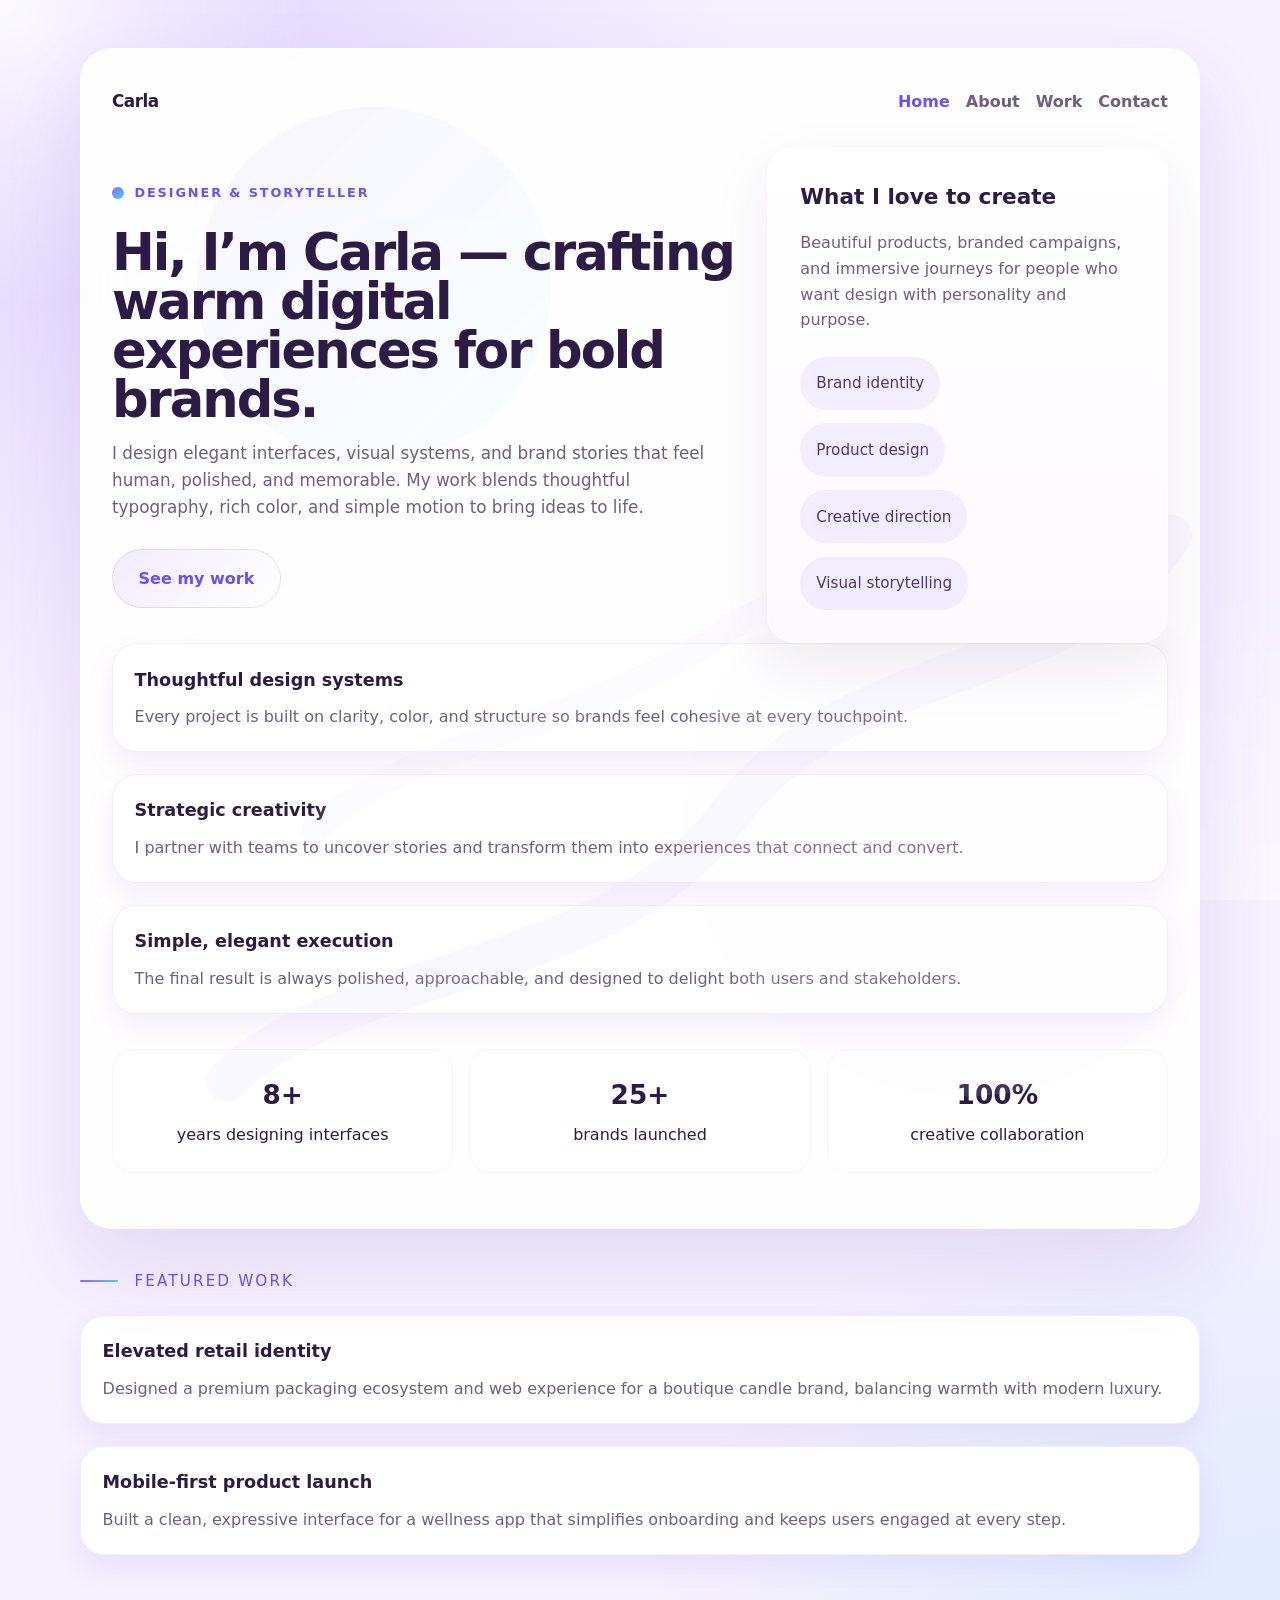
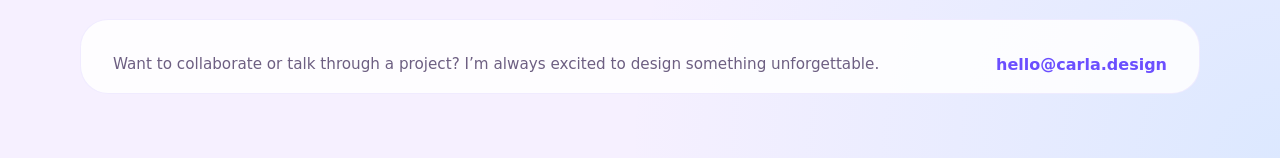
==== index.html @ 3eac6790 "first commit" ====
<!DOCTYPE html>
<html lang="en">
<head>
  <meta charset="UTF-8" />
  <meta name="viewport" content="width=device-width, initial-scale=1.0" />
  <title>Carla — Designer</title>
  <link rel="stylesheet" href="css/style.css" />
</head>
<body>
  <main class="page">
    <header>
      <div class="topnav">
        <a class="brand" href="index.html">Carla</a>
        <div class="nav-links">
          <a class="active" href="index.html">Home</a>
          <a href="about.html">About</a>
          <a href="work.html">Work</a>
          <a href="contact.html">Contact</a>
        </div>
      </div>
      <div class="hero-grid">
        <section>
          <span class="eyebrow">Designer & storyteller</span>
          <h1>Hi, I’m Carla — crafting warm digital experiences for bold brands.</h1>
          <p class="intro">I design elegant interfaces, visual systems, and brand stories that feel human, polished, and memorable. My work blends thoughtful typography, rich color, and simple motion to bring ideas to life.</p>
          <a class="cta" href="#work">See my work</a>
        </section>

        <aside class="hero-card">
          <h2>What I love to create</h2>
          <p>Beautiful products, branded campaigns, and immersive journeys for people who want design with personality and purpose.</p>
          <div class="pill-list">
            <span class="pill">Brand identity</span>
            <span class="pill">Product design</span>
            <span class="pill">Creative direction</span>
            <span class="pill">Visual storytelling</span>
          </div>
        </aside>
      </div>

      <div class="features">
        <article class="feature">
          <h3>Thoughtful design systems</h3>
          <p>Every project is built on clarity, color, and structure so brands feel cohesive at every touchpoint.</p>
        </article>
        <article class="feature">
          <h3>Strategic creativity</h3>
          <p>I partner with teams to uncover stories and transform them into experiences that connect and convert.</p>
        </article>
        <article class="feature">
          <h3>Simple, elegant execution</h3>
          <p>The final result is always polished, approachable, and designed to delight both users and stakeholders.</p>
        </article>
      </div>

      <div class="stats">
        <div class="stat">
          <strong>8+</strong>
          years designing interfaces
        </div>
        <div class="stat">
          <strong>25+</strong>
          brands launched
        </div>
        <div class="stat">
          <strong>100%</strong>
          creative collaboration
        </div>
      </div>
    </header>

    <section id="work" class="page-section">
      <div class="section-title">Featured work</div>
      <div class="features">
        <article class="feature">
          <h3>Elevated retail identity</h3>
          <p>Designed a premium packaging ecosystem and web experience for a boutique candle brand, balancing warmth with modern luxury.</p>
        </article>
        <article class="feature">
          <h3>Mobile-first product launch</h3>
          <p>Built a clean, expressive interface for a wellness app that simplifies onboarding and keeps users engaged at every step.</p>
        </article>
      </div>
    </section>

    <footer class="footer">
      <p>Want to collaborate or talk through a project? I’m always excited to design something unforgettable.</p>
      <a class="social" href="mailto:hello@carla.design">hello@carla.design</a>
    </footer>
  </main>
</body>
</html>
---- css/style.css ----
:root {
  color-scheme: light;
  --bg: #f6f0ff;
  --surface: rgba(255, 255, 255, 0.92);
  --surface-strong: #ffffff;
  --text: #2b1b45;
  --muted: #6d5f82;
  --accent: #8c6aff;
  --accent-strong: #6b4fff;
  --shadow: 0 36px 80px rgba(89, 59, 183, 0.12);
  --border: rgba(140, 106, 255, 0.16);
  font-family: "Inter", system-ui, -apple-system, BlinkMacSystemFont, "Segoe UI", sans-serif;
}

* {
  box-sizing: border-box;
  margin: 0;
  padding: 0;
}

html {
  scroll-behavior: smooth;
}

body {
  min-height: 100vh;
  background: radial-gradient(circle at top left, rgba(140, 106, 255, 0.24), transparent 34%),
              radial-gradient(circle at bottom right, rgba(103, 196, 255, 0.18), transparent 30%),
              var(--bg);
  color: var(--text);
  line-height: 1.6;
}

body::before {
  content: "";
  position: fixed;
  inset: 0;
  background: radial-gradient(circle at top left, rgba(255, 255, 255, 0.9), transparent 20%),
              radial-gradient(circle at bottom right, rgba(255, 255, 255, 0.45), transparent 22%);
  pointer-events: none;
  z-index: -1;
}

.page {
  width: min(1120px, calc(100% - 2rem));
  margin: 0 auto;
  padding: 3rem 0 4rem;
}

header {
  position: relative;
  overflow: hidden;
  padding: 2.5rem 2rem 3.5rem;
  border-radius: 32px;
  background: var(--surface);
  box-shadow: var(--shadow);
  backdrop-filter: blur(18px);
}

header::before {
  content: "";
  position: absolute;
  inset: 0;
  background: url("../assets/hero-pattern.svg") center/cover no-repeat;
  opacity: 0.12;
  pointer-events: none;
}

.topnav {
  display: flex;
  align-items: center;
  justify-content: space-between;
  gap: 1rem;
  margin-bottom: 2rem;
  position: relative;
  z-index: 1;
}

.brand {
  font-weight: 900;
  font-size: 1.05rem;
  letter-spacing: -0.03em;
  color: var(--text);
  text-decoration: none;
}

.nav-links {
  display: flex;
  align-items: center;
  gap: 1rem;
  flex-wrap: wrap;
}

.nav-links a {
  color: var(--muted);
  text-decoration: none;
  font-weight: 600;
  transition: color 0.2s ease;
}

.nav-links a:hover,
.nav-links a.active {
  color: var(--accent-strong);
}

.hero-grid {
  display: grid;
  gap: 2rem;
  grid-template-columns: minmax(0, 1.4fr) minmax(280px, 0.9fr);
  align-items: center;
  position: relative;
  z-index: 1;
}

.eyebrow {
  display: inline-flex;
  align-items: center;
  gap: 0.65rem;
  margin-bottom: 1.5rem;
  color: var(--accent-strong);
  font-weight: 700;
  letter-spacing: 0.15em;
  text-transform: uppercase;
  font-size: 0.8rem;
}

.eyebrow::before {
  content: "";
  display: inline-block;
  width: 0.75rem;
  height: 0.75rem;
  border-radius: 50%;
  background: linear-gradient(135deg, #8c6aff, #44d3ff);
}

h1,
.page-title {
  font-size: clamp(3rem, 4vw, 4.5rem);
  line-height: 0.96;
  margin-bottom: 1rem;
  letter-spacing: -0.04em;
}

.page-title {
  font-size: clamp(2.6rem, 3.2vw, 3.6rem);
}

.intro,
.lead {
  max-width: 42rem;
  margin-bottom: 1.75rem;
  color: var(--muted);
  font-size: 1.05rem;
}

.cta,
.link-button {
  display: inline-flex;
  align-items: center;
  gap: 0.85rem;
  padding: 1rem 1.6rem;
  border-radius: 999px;
  border: 1px solid rgba(140, 106, 255, 0.2);
  background: linear-gradient(135deg, rgba(140, 106, 255, 0.12), rgba(255, 255, 255, 0.72));
  color: var(--accent-strong);
  text-decoration: none;
  font-weight: 700;
  transition: transform 0.25s ease, box-shadow 0.25s ease;
}

.cta:hover,
.link-button:hover {
  transform: translateY(-2px);
  box-shadow: 0 18px 40px rgba(140, 106, 255, 0.18);
}

.hero-card,
.card,
.contact-card {
  padding: 2rem;
  border-radius: 28px;
  background: linear-gradient(180deg, #ffffff 0%, #fdfaff 100%);
  border: 1px solid rgba(255, 255, 255, 0.65);
  box-shadow: 0 24px 60px rgba(33, 23, 54, 0.08);
}

.hero-card h2,
.card h3 {
  font-size: 1.35rem;
  margin-bottom: 1rem;
}

.hero-card p,
.feature p,
.card p,
.contact-card p {
  color: var(--muted);
}

.pill-list {
  display: grid;
  gap: 0.85rem;
  margin-top: 1.5rem;
}

.pill {
  padding: 0.9rem 1rem;
  border-radius: 999px;
  background: rgba(140, 106, 255, 0.1);
  color: #4d3878;
  display: inline-flex;
  font-size: 0.95rem;
  width: max-content;
}

.features,
.card-grid,
.contact-grid {
  display: grid;
  gap: 1.35rem;
}

.feature,
.card,
.project-card {
  padding: 1.35rem;
  border-radius: 24px;
  background: var(--surface-strong);
  border: 1px solid rgba(136, 111, 255, 0.12);
  box-shadow: 0 14px 30px rgba(89, 59, 183, 0.08);
}

.feature h3,
.card h3,
.project-card h3 {
  margin-bottom: 0.65rem;
  font-size: 1.1rem;
}

.stats {
  display: grid;
  grid-template-columns: repeat(3, minmax(0, 1fr));
  gap: 1rem;
  margin-top: 2.2rem;
}

.stat {
  padding: 1.5rem;
  border-radius: 22px;
  background: rgba(255, 255, 255, 0.9);
  text-align: center;
  border: 1px solid rgba(140, 106, 255, 0.08);
}

.stat strong {
  display: block;
  font-size: 1.65rem;
  color: var(--text);
  margin-bottom: 0.35rem;
}

.section-title {
  margin-bottom: 1.35rem;
  display: flex;
  align-items: center;
  gap: 1rem;
  font-size: 0.95rem;
  color: var(--accent-strong);
  text-transform: uppercase;
  letter-spacing: 0.14em;
}

.section-title::before {
  content: "";
  width: 2.4rem;
  height: 0.15rem;
  background: linear-gradient(90deg, #8c6aff, #44d3ff);
  border-radius: 999px;
}

.page-body {
  padding: 3rem 0 0;
}

.page-section {
  margin-top: 2.5rem;
}

.grid-2 {
  display: grid;
  gap: 1.8rem;
  grid-template-columns: repeat(2, minmax(0, 1fr));
}

.project-card {
  display: grid;
  gap: 0.85rem;
}

.contact-grid {
  grid-template-columns: minmax(0, 1fr) 320px;
  align-items: start;
}

.contact-card {
  display: grid;
  gap: 1rem;
}

.contact-card strong {
  display: block;
  font-size: 1.4rem;
  margin-bottom: 0.35rem;
}

.contact-card a {
  color: var(--accent-strong);
  text-decoration: none;
  font-weight: 700;
}

.footer {
  margin-top: 4rem;
  padding: 2rem 2rem 1rem;
  border-radius: 28px;
  background: rgba(255, 255, 255, 0.86);
  border: 1px solid rgba(140, 106, 255, 0.12);
  display: flex;
  flex-wrap: wrap;
  gap: 1rem;
  justify-content: space-between;
}

.footer p {
  color: var(--muted);
  font-size: 0.95rem;
}

a.social {
  color: var(--accent-strong);
  text-decoration: none;
  font-weight: 700;
}

@media (max-width: 920px) {
  .hero-grid,
  .grid-2,
  .contact-grid {
    grid-template-columns: 1fr;
  }
}

@media (max-width: 840px) {
  header {
    padding: 2rem 1.5rem 3rem;
  }
}

@media (max-width: 580px) {
  .page {
    padding-top: 2rem;
  }

  h1 {
    font-size: 2.7rem;
  }

  .footer {
    padding: 1.5rem;
  }
}
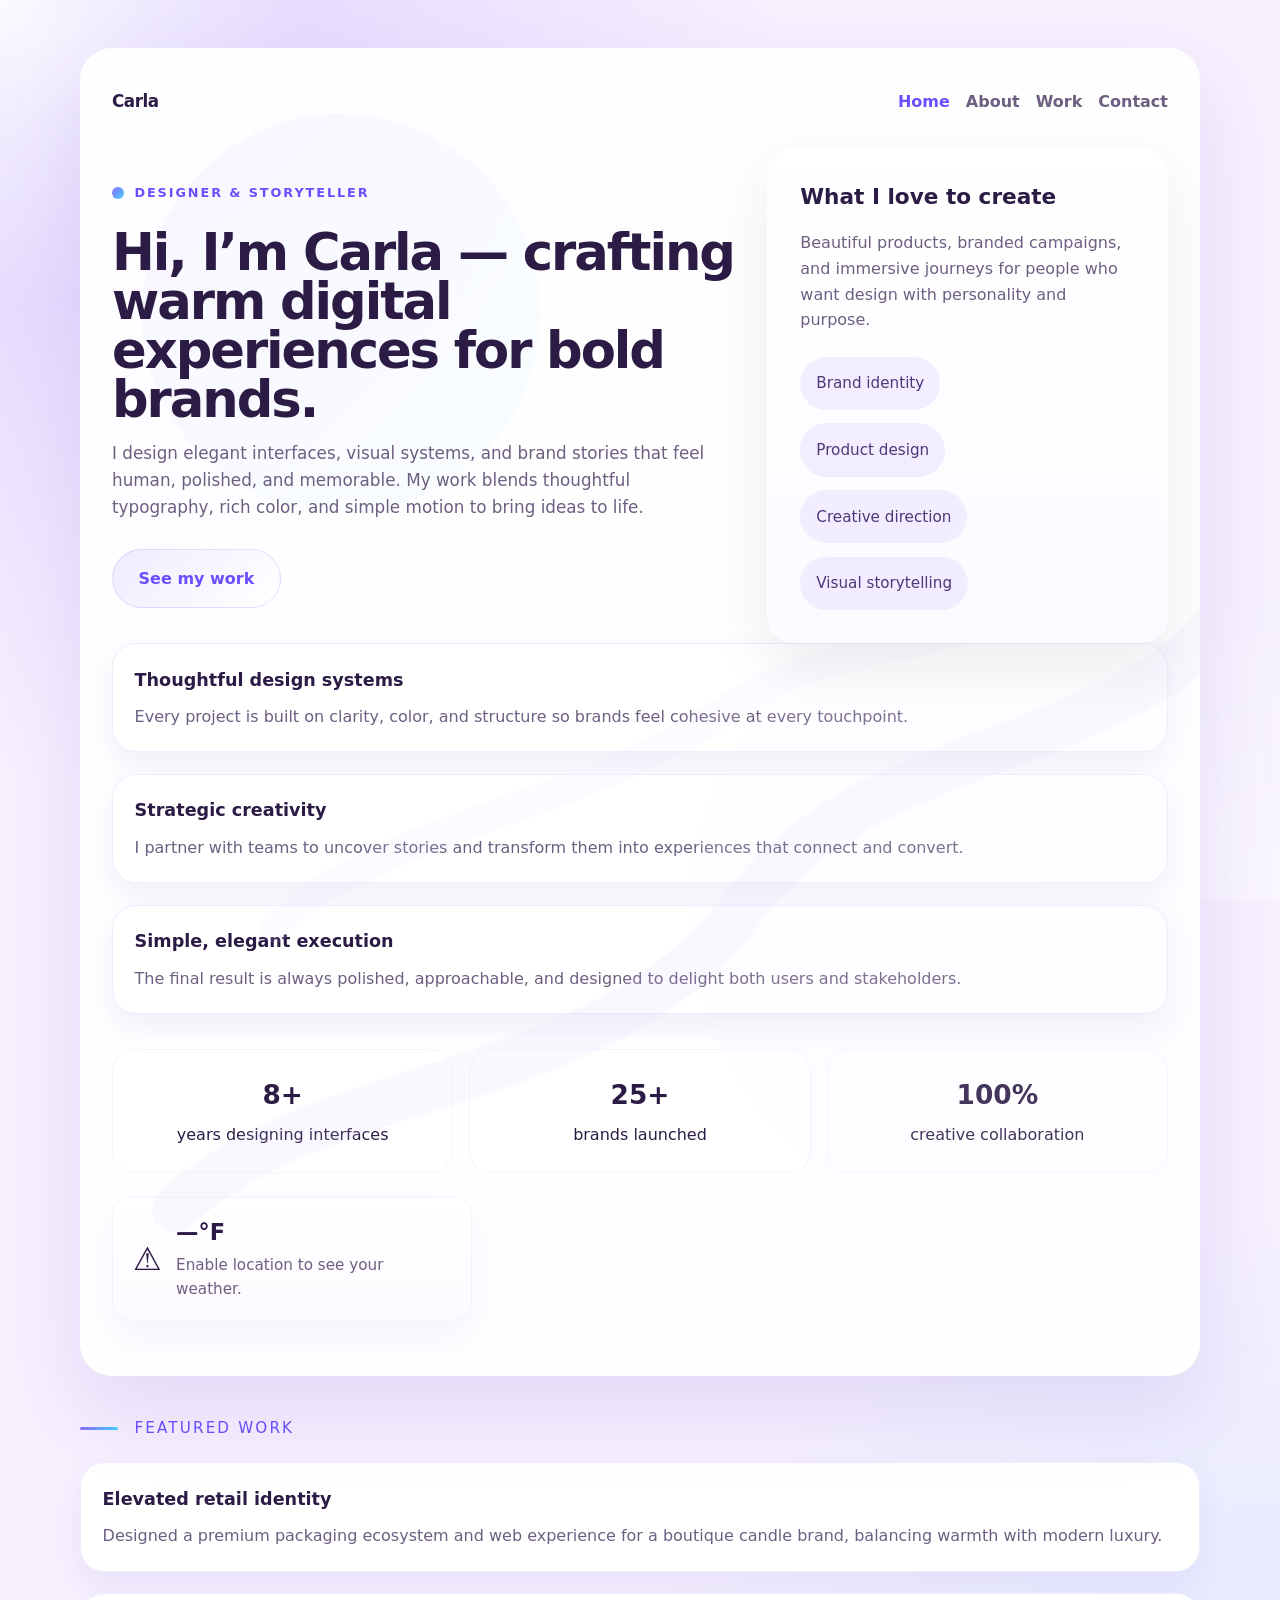
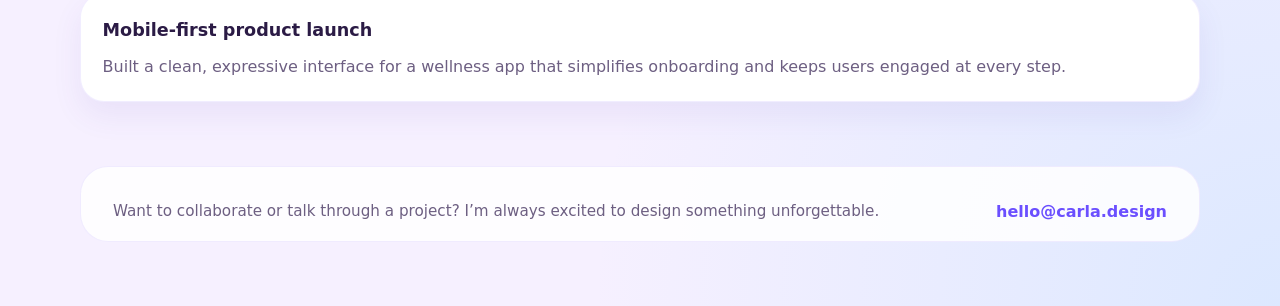
==== commit 0e20d840: "Add weather widget with geolocation and Open-Meteo integration" ====
--- a/index.html
+++ b/index.html
@@ -5,6 +5,50 @@
   <meta name="viewport" content="width=device-width, initial-scale=1.0" />
   <title>Carla — Designer</title>
   <link rel="stylesheet" href="css/style.css" />
+  <style>
+    /* Weather widget styles (keeps visual language of the site) */
+    .weather-card {
+      display: flex;
+      gap: 1rem;
+      align-items: center;
+      justify-content: space-between;
+      padding: 1.1rem 1.25rem;
+      border-radius: 18px;
+      background: linear-gradient(180deg, rgba(255,255,255,0.96), rgba(253,250,255,0.98));
+      border: 1px solid rgba(136,111,255,0.08);
+      box-shadow: 0 18px 40px rgba(89,59,183,0.06);
+      max-width: 360px;
+    }
+
+    .weather-main {
+      display: flex;
+      gap: 0.9rem;
+      align-items: center;
+    }
+
+    .weather-emoji {
+      font-size: 2rem;
+      line-height: 1;
+    }
+
+    .weather-temp {
+      font-weight: 800;
+      font-size: 1.4rem;
+      color: var(--text);
+    }
+
+    .weather-desc {
+      font-size: 0.95rem;
+      color: var(--muted);
+      margin-top: 2px;
+    }
+
+    .weather-meta {
+      text-align: right;
+      font-size: 0.88rem;
+      color: var(--muted);
+    }
+  </style>
 </head>
 <body>
   <main class="page">
@@ -67,6 +111,18 @@
           creative collaboration
         </div>
       </div>
+      <div style="margin-top:1.5rem;">
+        <div id="weather" class="hero-card weather-card" aria-live="polite">
+          <div class="weather-main">
+            <div class="weather-emoji" id="weather-emoji">—</div>
+            <div>
+              <div class="weather-temp" id="weather-temp">—°F</div>
+              <div class="weather-desc" id="weather-desc">Loading weather…</div>
+            </div>
+          </div>
+          <div class="weather-meta" id="weather-meta">Detecting location…</div>
+        </div>
+      </div>
     </header>
 
     <section id="work" class="page-section">
@@ -88,5 +144,91 @@
       <a class="social" href="mailto:hello@carla.design">hello@carla.design</a>
     </footer>
   </main>
+  <script>
+    // Weather widget: uses browser Geolocation + Open-Meteo current_weather (no API key)
+    (function () {
+      const elTemp = document.getElementById('weather-temp');
+      const elDesc = document.getElementById('weather-desc');
+      const elEmoji = document.getElementById('weather-emoji');
+      const elMeta = document.getElementById('weather-meta');
+
+      function codeToEmoji(code) {
+        // Map Open-Meteo weathercode to emoji and description
+        if (code === 0) return ['☀️', 'Clear'];
+        if (code === 1 || code === 2 || code === 3) return ['⛅️', 'Partly cloudy'];
+        if (code === 45 || code === 48) return ['🌫️', 'Foggy'];
+        if ([51,53,55,56,57,61,63,65,66,67,80,81,82].includes(code)) return ['🌧️', 'Rainy'];
+        if ([71,73,75,77,85,86].includes(code)) return ['❄️', 'Snow'];
+        if ([95,96,99].includes(code)) return ['⛈️', 'Storm'];
+        return ['🌤️', 'Unknown'];
+      }
+
+      function setError(msg) {
+        elTemp.textContent = '—°F';
+        elDesc.textContent = msg;
+        elEmoji.textContent = '⚠️';
+        elMeta.textContent = '';
+      }
+
+      async function fetchWeather(lat, lon) {
+        try {
+          const url = `https://api.open-meteo.com/v1/forecast?latitude=${lat}&longitude=${lon}&current_weather=true&temperature_unit=fahrenheit&windspeed_unit=mph`;
+          const res = await fetch(url);
+          if (!res.ok) throw new Error('Weather fetch failed');
+          const data = await res.json();
+          if (!data.current_weather) throw new Error('No current weather');
+          const cw = data.current_weather;
+          const temp = Math.round(cw.temperature);
+          const code = cw.weathercode;
+          const [emoji, label] = codeToEmoji(code);
+          elTemp.textContent = `${temp}°F`;
+          elDesc.textContent = label + ' • Wind ' + Math.round(cw.windspeed) + ' mph';
+          elEmoji.textContent = emoji;
+          elMeta.textContent = `Lat ${lat.toFixed(2)}, Lon ${lon.toFixed(2)}`;
+
+          // optional: try reverse geocode for nicer location label (best-effort)
+          try {
+            const geo = await fetch(`https://nominatim.openstreetmap.org/reverse?format=json&lat=${lat}&lon=${lon}`);
+            if (geo.ok) {
+              const j = await geo.json();
+              if (j.address) {
+                const name = j.address.city || j.address.town || j.address.village || j.address.county || j.address.state || j.address.country;
+                if (name) elMeta.textContent = name;
+              }
+            }
+          } catch (e) {
+            // ignore reverse geocode errors
+          }
+        } catch (err) {
+          setError('Unable to load weather');
+          console.error(err);
+        }
+      }
+
+      function init() {
+        if (!navigator.geolocation) {
+          setError('Geolocation not available');
+          return;
+        }
+        navigator.geolocation.getCurrentPosition(
+          (pos) => {
+            const lat = pos.coords.latitude;
+            const lon = pos.coords.longitude;
+            fetchWeather(lat, lon);
+          },
+            (err) => {
+              console.warn('Geolocation error', err);
+              setError('Enable location to see your weather.');
+            },
+          { enableHighAccuracy: false, timeout: 8000 }
+        );
+      }
+
+      // Initialize after small delay so page paint isn't blocked
+      if (document.readyState === 'loading') {
+        document.addEventListener('DOMContentLoaded', init);
+      } else init();
+    })();
+  </script>
 </body>
 </html>
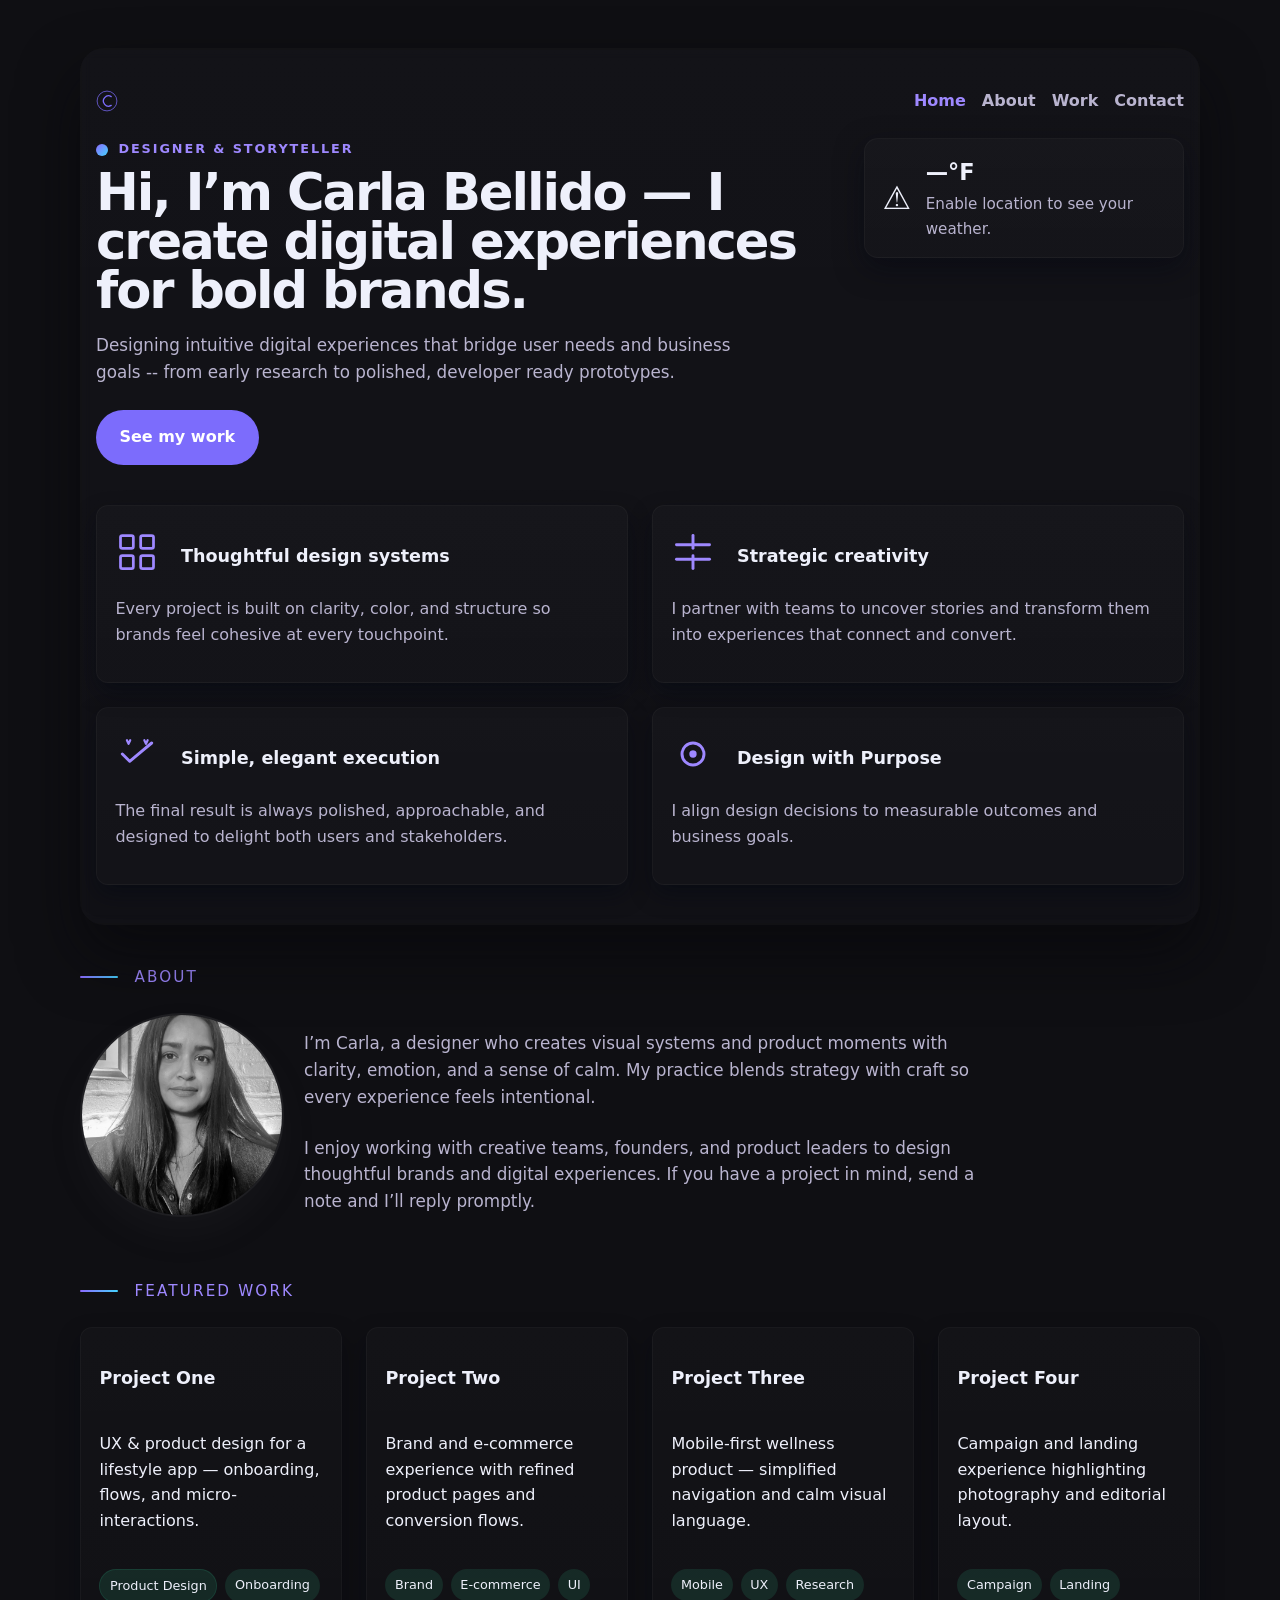
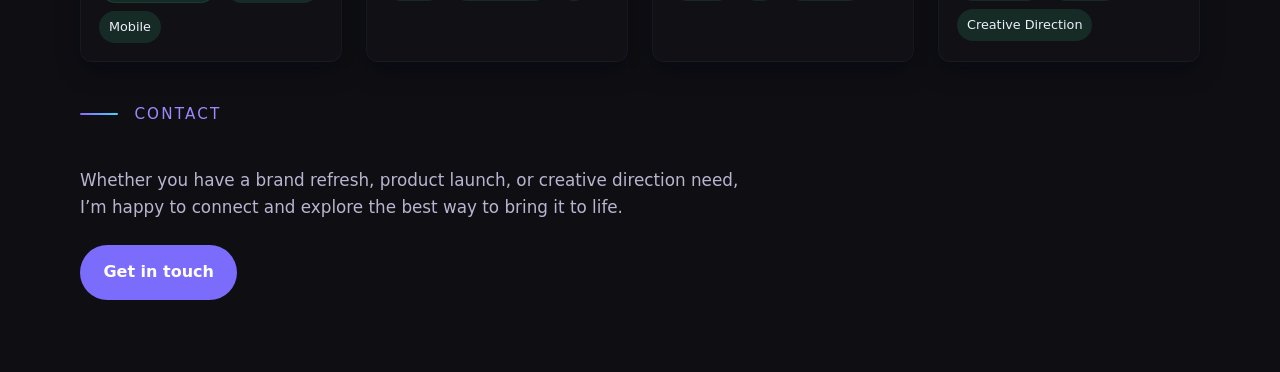
==== commit 24107a06: "Made parallax site, modified style.css" ====
--- a/index.html
+++ b/index.html
@@ -5,114 +5,32 @@
   <meta name="viewport" content="width=device-width, initial-scale=1.0" />
   <title>Carla — Designer</title>
   <link rel="stylesheet" href="css/style.css" />
-  <style>
-    /* Weather widget styles (keeps visual language of the site) */
-    .weather-card {
-      display: flex;
-      gap: 1rem;
-      align-items: center;
-      justify-content: space-between;
-      padding: 1.1rem 1.25rem;
-      border-radius: 18px;
-      background: linear-gradient(180deg, rgba(255,255,255,0.96), rgba(253,250,255,0.98));
-      border: 1px solid rgba(136,111,255,0.08);
-      box-shadow: 0 18px 40px rgba(89,59,183,0.06);
-      max-width: 360px;
-    }
-
-    .weather-main {
-      display: flex;
-      gap: 0.9rem;
-      align-items: center;
-    }
-
-    .weather-emoji {
-      font-size: 2rem;
-      line-height: 1;
-    }
-
-    .weather-temp {
-      font-weight: 800;
-      font-size: 1.4rem;
-      color: var(--text);
-    }
-
-    .weather-desc {
-      font-size: 0.95rem;
-      color: var(--muted);
-      margin-top: 2px;
-    }
-
-    .weather-meta {
-      text-align: right;
-      font-size: 0.88rem;
-      color: var(--muted);
-    }
-  </style>
+  
 </head>
 <body>
   <main class="page">
     <header>
       <div class="topnav">
-        <a class="brand" href="index.html">Carla</a>
+        <a class="brand" href="#home">
+          <img src="assets/logo.svg" alt="Carla" class="brand-logo" />
+        </a>
         <div class="nav-links">
-          <a class="active" href="index.html">Home</a>
-          <a href="about.html">About</a>
-          <a href="work.html">Work</a>
-          <a href="contact.html">Contact</a>
+          <a class="active" href="#home">Home</a>
+          <a href="#about">About</a>
+          <a href="#work">Work</a>
+          <a href="#contact">Contact</a>
         </div>
       </div>
-      <div class="hero-grid">
+      <div id="home" class="hero-grid" data-parallax="0.15">
         <section>
           <span class="eyebrow">Designer & storyteller</span>
-          <h1>Hi, I’m Carla — crafting warm digital experiences for bold brands.</h1>
-          <p class="intro">I design elegant interfaces, visual systems, and brand stories that feel human, polished, and memorable. My work blends thoughtful typography, rich color, and simple motion to bring ideas to life.</p>
+          <h1>Hi, I’m Carla Bellido — I create digital experiences for bold brands.</h1>
+          <p class="intro">Designing intuitive digital experiences that bridge user needs and business goals -- from early research to polished, developer ready prototypes.</p>
           <a class="cta" href="#work">See my work</a>
+        
         </section>
 
-        <aside class="hero-card">
-          <h2>What I love to create</h2>
-          <p>Beautiful products, branded campaigns, and immersive journeys for people who want design with personality and purpose.</p>
-          <div class="pill-list">
-            <span class="pill">Brand identity</span>
-            <span class="pill">Product design</span>
-            <span class="pill">Creative direction</span>
-            <span class="pill">Visual storytelling</span>
-          </div>
-        </aside>
-      </div>
-
-      <div class="features">
-        <article class="feature">
-          <h3>Thoughtful design systems</h3>
-          <p>Every project is built on clarity, color, and structure so brands feel cohesive at every touchpoint.</p>
-        </article>
-        <article class="feature">
-          <h3>Strategic creativity</h3>
-          <p>I partner with teams to uncover stories and transform them into experiences that connect and convert.</p>
-        </article>
-        <article class="feature">
-          <h3>Simple, elegant execution</h3>
-          <p>The final result is always polished, approachable, and designed to delight both users and stakeholders.</p>
-        </article>
-      </div>
-
-      <div class="stats">
-        <div class="stat">
-          <strong>8+</strong>
-          years designing interfaces
-        </div>
-        <div class="stat">
-          <strong>25+</strong>
-          brands launched
-        </div>
-        <div class="stat">
-          <strong>100%</strong>
-          creative collaboration
-        </div>
-      </div>
-      <div style="margin-top:1.5rem;">
-        <div id="weather" class="hero-card weather-card" aria-live="polite">
+        <aside id="weather" class="hero-card weather-card" aria-live="polite">
           <div class="weather-main">
             <div class="weather-emoji" id="weather-emoji">—</div>
             <div>
@@ -121,114 +39,128 @@
             </div>
           </div>
           <div class="weather-meta" id="weather-meta">Detecting location…</div>
-        </div>
+        </aside>
+      </div>
+
+
+      
+      <div class="specialize-grid">
+        
+        <article class="feature">
+          <div class="feature-head">
+            <svg class="feature-icon" viewBox="0 0 24 24" fill="none" xmlns="http://www.w3.org/2000/svg" aria-hidden>
+              <rect x="3" y="3" width="7" height="7" stroke="currentColor" stroke-width="1.5" rx="1"/>
+              <rect x="14" y="3" width="7" height="7" stroke="currentColor" stroke-width="1.5" rx="1"/>
+              <rect x="3" y="14" width="7" height="7" stroke="currentColor" stroke-width="1.5" rx="1"/>
+              <rect x="14" y="14" width="7" height="7" stroke="currentColor" stroke-width="1.5" rx="1"/>
+            </svg>
+            <h3>Thoughtful design systems</h3>
+          </div>
+          <p>Every project is built on clarity, color, and structure so brands feel cohesive at every touchpoint.</p>
+        </article>
+
+        <article class="feature">
+          <div class="feature-head">
+            <svg class="feature-icon" viewBox="0 0 24 24" fill="none" xmlns="http://www.w3.org/2000/svg" aria-hidden>
+              <path d="M12 3v7" stroke="currentColor" stroke-width="1.6" stroke-linecap="round"/>
+              <path d="M12 14v7" stroke="currentColor" stroke-width="1.6" stroke-linecap="round"/>
+              <path d="M3 8h18" stroke="currentColor" stroke-width="1.6" stroke-linecap="round"/>
+              <path d="M3 16h18" stroke="currentColor" stroke-width="1.6" stroke-linecap="round"/>
+            </svg>
+            <h3>Strategic creativity</h3>
+          </div>
+          <p>I partner with teams to uncover stories and transform them into experiences that connect and convert.</p>
+        </article>
+
+        <article class="feature">
+          <div class="feature-head">
+            <svg class="feature-icon" viewBox="0 0 24 24" fill="none" xmlns="http://www.w3.org/2000/svg" aria-hidden>
+              <path d="M4 12l4 4L20 6" stroke="currentColor" stroke-width="1.6" stroke-linecap="round" stroke-linejoin="round"/>
+              <path d="M6.5 4.5l.9 2 .9-2" stroke="currentColor" stroke-width="1.2" stroke-linecap="round" stroke-linejoin="round"/>
+              <path d="M16 4.5l.9 2 .9-2" stroke="currentColor" stroke-width="1.2" stroke-linecap="round" stroke-linejoin="round"/>
+            </svg>
+            <h3>Simple, elegant execution</h3>
+          </div>
+          <p>The final result is always polished, approachable, and designed to delight both users and stakeholders.</p>
+        </article>
+
+        <article class="feature">
+          <div class="feature-head">
+            <svg class="feature-icon" viewBox="0 0 24 24" fill="none" xmlns="http://www.w3.org/2000/svg" aria-hidden>
+              <circle cx="12" cy="12" r="6" stroke="currentColor" stroke-width="1.6"/>
+              <circle cx="12" cy="12" r="2" fill="currentColor"/>
+            </svg>
+            <h3>Design with Purpose</h3>
+          </div>
+          <p>I align design decisions to measurable outcomes and business goals.</p>
+        </article>
       </div>
     </header>
 
+    <section id="about" class="page-section">
+      <div class="section-title">About</div>
+      <div class="about-grid">
+        <img src="assets/headshot.jpg" alt="Carla headshot" class="headshot" />
+        <div>
+          <p class="lead">I’m Carla, a designer who creates visual systems and product moments with clarity, emotion, and a sense of calm. My practice blends strategy with craft so every experience feels intentional.</p>
+          <p class="lead">I enjoy working with creative teams, founders, and product leaders to design thoughtful brands and digital experiences. If you have a project in mind, send a note and I’ll reply promptly.</p>
+        </div>
+      </div>
+    </section>
+
     <section id="work" class="page-section">
       <div class="section-title">Featured work</div>
-      <div class="features">
-        <article class="feature">
-          <h3>Elevated retail identity</h3>
-          <p>Designed a premium packaging ecosystem and web experience for a boutique candle brand, balancing warmth with modern luxury.</p>
+      <div class="card-grid">
+        <article class="project-card">
+          <h3>Project One</h3>
+          <p>UX & product design for a lifestyle app — onboarding, flows, and micro-interactions.</p>
+          <div class="pill-list-inline">
+            <span class="pill-inline pill green">Product Design</span>
+            <span class="pill-inline">Onboarding</span>
+            <span class="pill-inline">Mobile</span>
+          </div>
         </article>
-        <article class="feature">
-          <h3>Mobile-first product launch</h3>
-          <p>Built a clean, expressive interface for a wellness app that simplifies onboarding and keeps users engaged at every step.</p>
+        <article class="project-card">
+          <h3>Project Two</h3>
+          <p>Brand and e-commerce experience with refined product pages and conversion flows.</p>
+          <div class="pill-list-inline">
+            <span class="pill-inline">Brand</span>
+            <span class="pill-inline">E‑commerce</span>
+            <span class="pill-inline">UI</span>
+          </div>
+        </article>
+        <article class="project-card">
+          <h3>Project Three</h3>
+          <p>Mobile-first wellness product — simplified navigation and calm visual language.</p>
+          <div class="pill-list-inline">
+            <span class="pill-inline">Mobile</span>
+            <span class="pill-inline">UX</span>
+            <span class="pill-inline">Research</span>
+          </div>
+        </article>
+        <article class="project-card">
+          <h3>Project Four</h3>
+          <p>Campaign and landing experience highlighting photography and editorial layout.</p>
+          <div class="pill-list-inline">
+            <span class="pill-inline">Campaign</span>
+            <span class="pill-inline">Landing</span>
+            <span class="pill-inline">Creative Direction</span>
+          </div>
         </article>
       </div>
     </section>
 
-    <footer class="footer">
-      <p>Want to collaborate or talk through a project? I’m always excited to design something unforgettable.</p>
-      <a class="social" href="mailto:hello@carla.design">hello@carla.design</a>
-    </footer>
+    <section id="contact" class="page-section">
+      <div class="section-title">Contact</div>
+      <div class="hero-grid">
+        <section>
+          <p class="lead">Whether you have a brand refresh, product launch, or creative direction need, I’m happy to connect and explore the best way to bring it to life.</p>
+          <a class="cta" href="mailto:carla.bellido@slalom.com">Get in touch</a>
+        </section>
+      </div>
+    </section>
   </main>
-  <script>
-    // Weather widget: uses browser Geolocation + Open-Meteo current_weather (no API key)
-    (function () {
-      const elTemp = document.getElementById('weather-temp');
-      const elDesc = document.getElementById('weather-desc');
-      const elEmoji = document.getElementById('weather-emoji');
-      const elMeta = document.getElementById('weather-meta');
-
-      function codeToEmoji(code) {
-        // Map Open-Meteo weathercode to emoji and description
-        if (code === 0) return ['☀️', 'Clear'];
-        if (code === 1 || code === 2 || code === 3) return ['⛅️', 'Partly cloudy'];
-        if (code === 45 || code === 48) return ['🌫️', 'Foggy'];
-        if ([51,53,55,56,57,61,63,65,66,67,80,81,82].includes(code)) return ['🌧️', 'Rainy'];
-        if ([71,73,75,77,85,86].includes(code)) return ['❄️', 'Snow'];
-        if ([95,96,99].includes(code)) return ['⛈️', 'Storm'];
-        return ['🌤️', 'Unknown'];
-      }
-
-      function setError(msg) {
-        elTemp.textContent = '—°F';
-        elDesc.textContent = msg;
-        elEmoji.textContent = '⚠️';
-        elMeta.textContent = '';
-      }
-
-      async function fetchWeather(lat, lon) {
-        try {
-          const url = `https://api.open-meteo.com/v1/forecast?latitude=${lat}&longitude=${lon}&current_weather=true&temperature_unit=fahrenheit&windspeed_unit=mph`;
-          const res = await fetch(url);
-          if (!res.ok) throw new Error('Weather fetch failed');
-          const data = await res.json();
-          if (!data.current_weather) throw new Error('No current weather');
-          const cw = data.current_weather;
-          const temp = Math.round(cw.temperature);
-          const code = cw.weathercode;
-          const [emoji, label] = codeToEmoji(code);
-          elTemp.textContent = `${temp}°F`;
-          elDesc.textContent = label + ' • Wind ' + Math.round(cw.windspeed) + ' mph';
-          elEmoji.textContent = emoji;
-          elMeta.textContent = `Lat ${lat.toFixed(2)}, Lon ${lon.toFixed(2)}`;
-
-          // optional: try reverse geocode for nicer location label (best-effort)
-          try {
-            const geo = await fetch(`https://nominatim.openstreetmap.org/reverse?format=json&lat=${lat}&lon=${lon}`);
-            if (geo.ok) {
-              const j = await geo.json();
-              if (j.address) {
-                const name = j.address.city || j.address.town || j.address.village || j.address.county || j.address.state || j.address.country;
-                if (name) elMeta.textContent = name;
-              }
-            }
-          } catch (e) {
-            // ignore reverse geocode errors
-          }
-        } catch (err) {
-          setError('Unable to load weather');
-          console.error(err);
-        }
-      }
-
-      function init() {
-        if (!navigator.geolocation) {
-          setError('Geolocation not available');
-          return;
-        }
-        navigator.geolocation.getCurrentPosition(
-          (pos) => {
-            const lat = pos.coords.latitude;
-            const lon = pos.coords.longitude;
-            fetchWeather(lat, lon);
-          },
-            (err) => {
-              console.warn('Geolocation error', err);
-              setError('Enable location to see your weather.');
-            },
-          { enableHighAccuracy: false, timeout: 8000 }
-        );
-      }
-
-      // Initialize after small delay so page paint isn't blocked
-      if (document.readyState === 'loading') {
-        document.addEventListener('DOMContentLoaded', init);
-      } else init();
-    })();
-  </script>
+  <script src="js/app.js"></script>
 </body>
 </html>
+
--- a/css/style.css
+++ b/css/style.css
@@ -1,21 +1,24 @@
 :root {
-  color-scheme: light;
-  --bg: #f6f0ff;
-  --surface: rgba(255, 255, 255, 0.92);
-  --surface-strong: #ffffff;
-  --text: #2b1b45;
-  --muted: #6d5f82;
+  color-scheme: dark;
+  --bg: #0f0f13;
+  --surface: rgba(255,255,255,0.03);
+  --surface-strong: rgba(255,255,255,0.04);
+  --text: #eef0fb;
+  --muted: #b9b4cf;
   --accent: #8c6aff;
-  --accent-strong: #6b4fff;
-  --shadow: 0 36px 80px rgba(89, 59, 183, 0.12);
-  --border: rgba(140, 106, 255, 0.16);
+  --accent-green: #34d399;
+  --accent-strong: #9e88ff;
+  --shadow: 0 30px 60px rgba(6,6,10,0.6);
+  --border: rgba(255,255,255,0.04);
+  /* spacing scale */
+  --space-xxs: 0.25rem;
+  --space-xs: 0.5rem;
+  --space-sm: 0.75rem;
+  --space: 1rem;
+  --space-md: 1.5rem;
+  --space-lg: 2.5rem;
+  --space-xl: 4rem;
   font-family: "Inter", system-ui, -apple-system, BlinkMacSystemFont, "Segoe UI", sans-serif;
-}
-
-* {
-  box-sizing: border-box;
-  margin: 0;
-  padding: 0;
 }
 
 html {
@@ -24,9 +27,7 @@
 
 body {
   min-height: 100vh;
-  background: radial-gradient(circle at top left, rgba(140, 106, 255, 0.24), transparent 34%),
-              radial-gradient(circle at bottom right, rgba(103, 196, 255, 0.18), transparent 30%),
-              var(--bg);
+  background: var(--bg);
   color: var(--text);
   line-height: 1.6;
 }
@@ -35,8 +36,6 @@
   content: "";
   position: fixed;
   inset: 0;
-  background: radial-gradient(circle at top left, rgba(255, 255, 255, 0.9), transparent 20%),
-              radial-gradient(circle at bottom right, rgba(255, 255, 255, 0.45), transparent 22%);
   pointer-events: none;
   z-index: -1;
 }
@@ -44,25 +43,25 @@
 .page {
   width: min(1120px, calc(100% - 2rem));
   margin: 0 auto;
-  padding: 3rem 0 4rem;
+  padding: var(--space-lg) 0 var(--space-xl);
 }
 
 header {
   position: relative;
   overflow: hidden;
-  padding: 2.5rem 2rem 3.5rem;
-  border-radius: 32px;
-  background: var(--surface);
+  padding: var(--space-lg) var(--space) var(--space-lg);
+  border-radius: 24px;
+  background: linear-gradient(180deg, rgba(255,255,255,0.02), rgba(255,255,255,0.01));
   box-shadow: var(--shadow);
-  backdrop-filter: blur(18px);
+  backdrop-filter: blur(6px) saturate(120%);
 }
 
 header::before {
   content: "";
   position: absolute;
   inset: 0;
-  background: url("../assets/hero-pattern.svg") center/cover no-repeat;
-  opacity: 0.12;
+  background: none; /* removed decorative hero-pattern image */
+  opacity: 0;
   pointer-events: none;
 }
 
@@ -70,8 +69,8 @@
   display: flex;
   align-items: center;
   justify-content: space-between;
-  gap: 1rem;
-  margin-bottom: 2rem;
+  gap: var(--space);
+  margin-bottom: var(--space-md);
   position: relative;
   z-index: 1;
 }
@@ -82,6 +81,18 @@
   letter-spacing: -0.03em;
   color: var(--text);
   text-decoration: none;
+}
+
+/* Logo in header */
+.brand {
+  display: inline-flex;
+  align-items: center;
+  gap: 0.6rem;
+}
+.brand-logo {
+  width: 22px;
+  height: 22px;
+  display: block;
 }
 
 .nav-links {
@@ -105,18 +116,24 @@
 
 .hero-grid {
   display: grid;
-  gap: 2rem;
-  grid-template-columns: minmax(0, 1.4fr) minmax(280px, 0.9fr);
-  align-items: center;
+  gap: var(--space-lg);
+  /* keep hero content in a flexible left column and a stable-right column for the weather card */
+  grid-template-columns: 1fr 320px;
+  align-items: start; /* top-align hero content and aside (weather) */
   position: relative;
-  z-index: 1;
+  z-index: 0; /* sit behind following page sections to avoid overlapping content when scrolling */
+}
+
+/* Ensure direct children align to the top of their grid cells */
+.hero-grid > * {
+  align-self: start;
 }
 
 .eyebrow {
   display: inline-flex;
   align-items: center;
   gap: 0.65rem;
-  margin-bottom: 1.5rem;
+  margin-bottom: var(--space-xs);
   color: var(--accent-strong);
   font-weight: 700;
   letter-spacing: 0.15em;
@@ -137,7 +154,8 @@
 .page-title {
   font-size: clamp(3rem, 4vw, 4.5rem);
   line-height: 0.96;
-  margin-bottom: 1rem;
+  margin-top: 0;
+  margin-bottom: var(--space-xs);
   letter-spacing: -0.04em;
 }
 
@@ -148,7 +166,7 @@
 .intro,
 .lead {
   max-width: 42rem;
-  margin-bottom: 1.75rem;
+  margin-bottom: var(--space-md);
   color: var(--muted);
   font-size: 1.05rem;
 }
@@ -158,11 +176,11 @@
   display: inline-flex;
   align-items: center;
   gap: 0.85rem;
-  padding: 1rem 1.6rem;
+  padding: 0.85rem 1.4rem;
   border-radius: 999px;
-  border: 1px solid rgba(140, 106, 255, 0.2);
-  background: linear-gradient(135deg, rgba(140, 106, 255, 0.12), rgba(255, 255, 255, 0.72));
-  color: var(--accent-strong);
+  border: 1px solid rgba(124,108,252,0.18);
+  background: #7c6cfc;
+  color: #ffffff;
   text-decoration: none;
   font-weight: 700;
   transition: transform 0.25s ease, box-shadow 0.25s ease;
@@ -171,17 +189,28 @@
 .cta:hover,
 .link-button:hover {
   transform: translateY(-2px);
-  box-shadow: 0 18px 40px rgba(140, 106, 255, 0.18);
+  box-shadow: 0 18px 40px rgba(124,108,252,0.18);
 }
 
 .hero-card,
 .card,
 .contact-card {
-  padding: 2rem;
-  border-radius: 28px;
-  background: linear-gradient(180deg, #ffffff 0%, #fdfaff 100%);
-  border: 1px solid rgba(255, 255, 255, 0.65);
-  box-shadow: 0 24px 60px rgba(33, 23, 54, 0.08);
+  padding: var(--space-md);
+  border-radius: 16px;
+  background: var(--surface-strong);
+  border: 1px solid var(--border);
+  box-shadow: 0 10px 30px rgba(3,6,18,0.6);
+}
+
+/* Space the primary CTA on the home hero from following content */
+#home .cta {
+  margin-bottom: 2.5rem;
+}
+
+@media (max-width: 680px) {
+  #home .cta {
+    margin-bottom: 1.25rem;
+  }
 }
 
 .hero-card h2,
@@ -199,35 +228,72 @@
 
 .pill-list {
   display: grid;
-  gap: 0.85rem;
-  margin-top: 1.5rem;
+  gap: var(--space-sm);
+  margin-top: var(--space-sm);
 }
 
 .pill {
-  padding: 0.9rem 1rem;
+  padding: 0.7rem 0.9rem;
   border-radius: 999px;
-  background: rgba(140, 106, 255, 0.1);
-  color: #4d3878;
+  background: rgba(52,211,153,0.12);
+  color: var(--text);
   display: inline-flex;
   font-size: 0.95rem;
   width: max-content;
 }
 
+/* Green accent usage */
+.pill.green,
+.pill--green {
+  background: rgba(52,211,153,0.12); /* translucent #34d399 */
+  color: var(--text);
+  border: 1px solid rgba(52,211,153,0.12);
+}
+
+.stat.positive strong {
+  color: var(--accent-green);
+}
+
 .features,
 .card-grid,
 .contact-grid {
   display: grid;
-  gap: 1.35rem;
+  gap: var(--space-md);
+}
+
+/* Two-column layout for "What I specialize on" */
+.specialize-grid {
+  display: grid;
+  gap: var(--space-md);
+  grid-template-columns: repeat(2, minmax(0, 1fr));
+  align-items: start;
+}
+
+/* simple icon used inside feature cards */
+.feature-icon {
+  width: 44px;
+  height: 44px;
+  flex: 0 0 44px;
+  display: inline-block;
+  vertical-align: middle;
+  margin-right: 0.75rem;
+  color: var(--accent-strong);
+}
+
+.feature-head {
+  display: flex;
+  align-items: center;
+  gap: 0.6rem;
 }
 
 .feature,
 .card,
 .project-card {
-  padding: 1.35rem;
-  border-radius: 24px;
-  background: var(--surface-strong);
-  border: 1px solid rgba(136, 111, 255, 0.12);
-  box-shadow: 0 14px 30px rgba(89, 59, 183, 0.08);
+  padding: 1.15rem;
+  border-radius: 12px;
+  background: linear-gradient(180deg, rgba(255,255,255,0.02), rgba(255,255,255,0.01));
+  border: 1px solid rgba(255,255,255,0.03);
+  box-shadow: 0 10px 22px rgba(3,6,18,0.45);
 }
 
 .feature h3,
@@ -245,11 +311,11 @@
 }
 
 .stat {
-  padding: 1.5rem;
-  border-radius: 22px;
-  background: rgba(255, 255, 255, 0.9);
+  padding: var(--space-sm);
+  border-radius: 12px;
+  background: rgba(255,255,255,0.02);
   text-align: center;
-  border: 1px solid rgba(140, 106, 255, 0.08);
+  border: 1px solid rgba(255,255,255,0.03);
 }
 
 .stat strong {
@@ -260,10 +326,10 @@
 }
 
 .section-title {
-  margin-bottom: 1.35rem;
-  display: flex;
-  align-items: center;
-  gap: 1rem;
+  margin-bottom: var(--space-md);
+  display: flex;
+  align-items: center;
+  gap: var(--space);
   font-size: 0.95rem;
   color: var(--accent-strong);
   text-transform: uppercase;
@@ -279,28 +345,93 @@
 }
 
 .page-body {
-  padding: 3rem 0 0;
+  padding: var(--space-lg) 0 0;
 }
 
 .page-section {
-  margin-top: 2.5rem;
+  margin-top: var(--space-lg);
 }
 
 .grid-2 {
   display: grid;
-  gap: 1.8rem;
+  gap: var(--space-md);
   grid-template-columns: repeat(2, minmax(0, 1fr));
 }
 
 .project-card {
-  display: grid;
-  gap: 0.85rem;
-}
+  display: flex;
+  flex-direction: column; /* vertical cards */
+  gap: var(--space-sm);
+  min-height: 160px;
+  justify-content: start;
+}
+
+/* Project image styles */
+/* project images removed; use pills for tags */
+
+.card-grid {
+  display: grid;
+  gap: var(--space-md);
+  grid-template-columns: repeat(auto-fit, minmax(220px, 1fr));
+}
+
+/* About layout: headshot left, text right */
+.about-grid {
+  display: grid;
+  grid-template-columns: 200px 1fr;
+  gap: var(--space-md);
+  align-items: start;
+}
+
+
+.about-grid .headshot {
+  width: 200px;
+  height: 200px;
+  border-radius: 50%;
+  object-fit: cover;
+  border: 2px solid rgba(124,108,252,0.12);
+  box-shadow: 0 18px 40px rgba(124,108,252,0.06);
+  background: linear-gradient(180deg, rgba(124,108,252,0.03), rgba(255,255,255,0.01));
+  filter: grayscale(100%);
+}
+
+@media (max-width: 680px) {
+  .about-grid {
+    grid-template-columns: 1fr;
+    text-align: center;
+  }
+  .about-grid .headshot {
+    width: 160px;
+    height: 160px;
+    margin: 0 auto;
+  }
+}
+
+.pill-list-inline {
+  display: flex;
+  gap: var(--space-xs);
+  flex-wrap: wrap;
+  margin-top: var(--space-xs);
+}
+
+.pill-inline {
+  padding: 0.35rem 0.6rem;
+  border-radius: 999px;
+  background: rgba(52,211,153,0.12);
+  color: var(--text);
+  font-size: 0.8rem;
+}
+
+/* Headshot */
+/* removed headshot overlay styles (headshot placed outside the project now) */
 
 .contact-grid {
   grid-template-columns: minmax(0, 1fr) 320px;
   align-items: start;
 }
+
+/* remove single-column override for contact; restore original two-column layout */
+/* (original rule is defined above as .contact-grid) */
 
 .contact-card {
   display: grid;
@@ -319,12 +450,32 @@
   font-weight: 700;
 }
 
+/* Ensure CTA inside contact-card keeps primary CTA styling */
+.contact-card a.cta {
+  display: inline-flex;
+  align-items: center;
+  gap: 0.85rem;
+  padding: 0.85rem 1.4rem;
+  border-radius: 999px;
+  border: 1px solid rgba(124,108,252,0.18);
+  background: #7c6cfc;
+  color: #ffffff;
+  text-decoration: none;
+  font-weight: 700;
+  transition: transform 0.25s ease, box-shadow 0.25s ease;
+}
+
+/* Make the contact CTA hug its text (smaller padding) */
+.contact-card a.cta {
+  padding: 0.6rem 1rem;
+}
+
 .footer {
   margin-top: 4rem;
   padding: 2rem 2rem 1rem;
-  border-radius: 28px;
-  background: rgba(255, 255, 255, 0.86);
-  border: 1px solid rgba(140, 106, 255, 0.12);
+  border-radius: 16px;
+  background: rgba(255,255,255,0.02);
+  border: 1px solid rgba(255,255,255,0.03);
   display: flex;
   flex-wrap: wrap;
   gap: 1rem;
@@ -369,3 +520,46 @@
     padding: 1.5rem;
   }
 }
+
+/* Weather widget styles moved from inline index.html */
+.weather-card {
+  display: flex;
+  gap: 1rem;
+  align-items: center;
+  justify-content: space-between;
+  padding: 1rem 1.1rem;
+  border-radius: 14px;
+  background: linear-gradient(180deg, rgba(255,255,255,0.02), rgba(255,255,255,0.01));
+  border: 1px solid rgba(255,255,255,0.03);
+  box-shadow: 0 10px 28px rgba(3,6,18,0.5);
+  max-width: 360px;
+}
+
+.weather-main {
+  display: flex;
+  gap: 0.9rem;
+  align-items: center;
+}
+
+.weather-emoji {
+  font-size: 2rem;
+  line-height: 1;
+}
+
+.weather-temp {
+  font-weight: 800;
+  font-size: 1.4rem;
+  color: var(--text);
+}
+
+.weather-desc {
+  font-size: 0.95rem;
+  color: var(--muted);
+  margin-top: 2px;
+}
+
+.weather-meta {
+  text-align: right;
+  font-size: 0.88rem;
+  color: var(--muted);
+}
